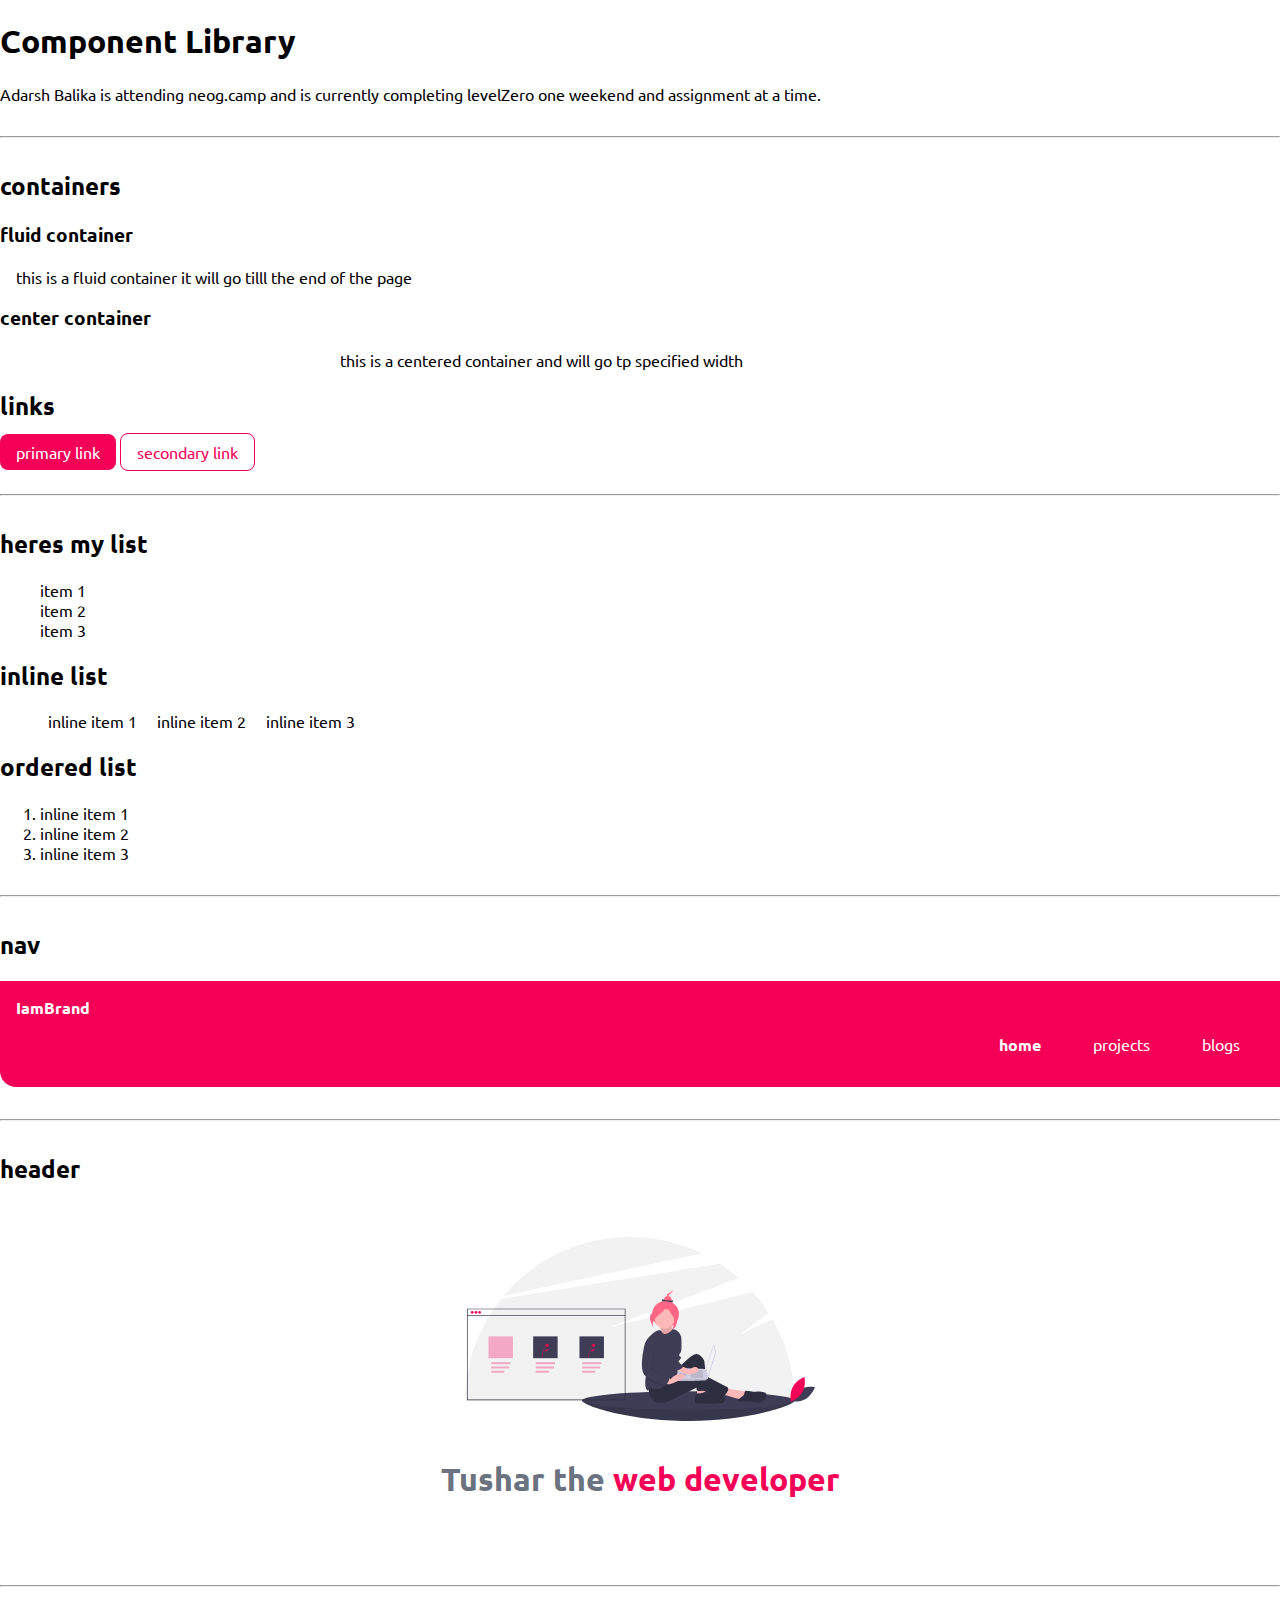
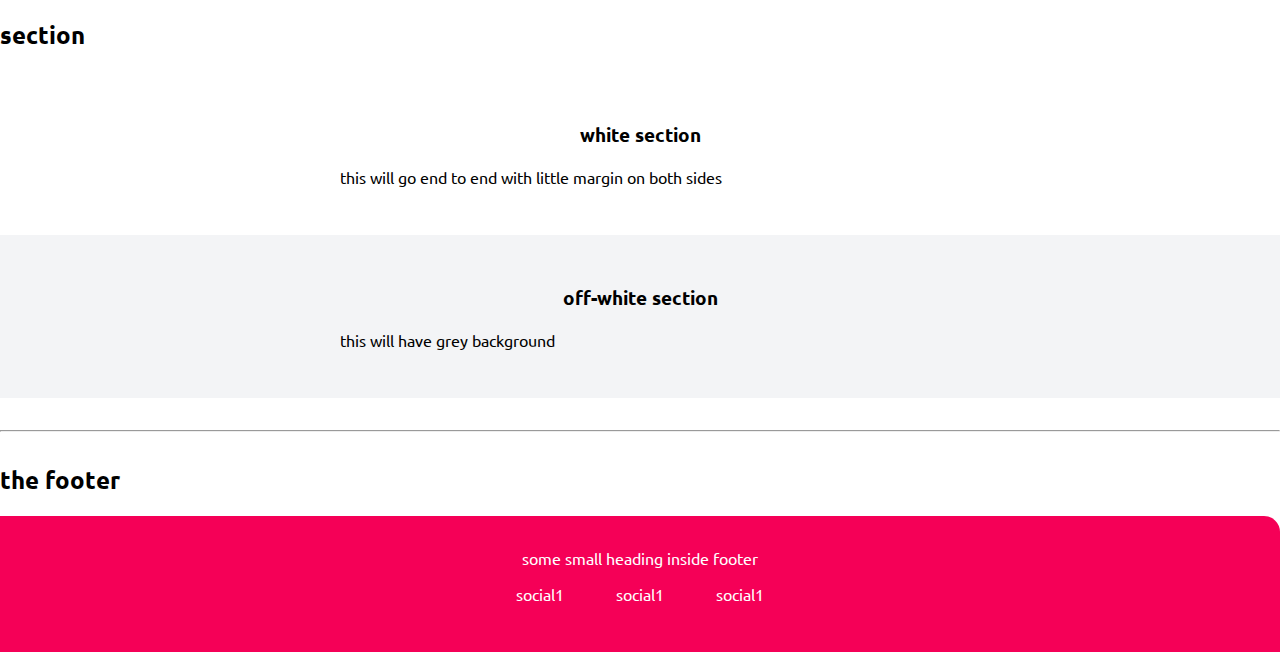
==== index.html @ 755113c4 "added css" ====
<!DOCTYPE html>
<html lang="en">

<head>
    <meta charset="UTF-8">
    <meta name="viewport" content="width=device-width, initial-scale=1.0">
    <title>Component Library</title>
    <link href="styles.css" rel="stylesheet">
</head>

<body>
    <div>
        <h1>Component Library</h1>
        <p>Adarsh Balika is attending neog.camp
            and is currently completing levelZero one weekend
            and assignment at a time.</p>
    </div>

    <hr>

    <h2>containers</h2>
    <h3>fluid container</h3>
    <div class="container">
        this is a fluid container it will go tilll the end of the page </div>

    <h3>center container</h3>
    <div class="container container-center">
        this is a centered container and will go tp specified width</div>


    <h2>links</h2>

    <a class="link link-primary" href="/">primary link</a>
    <a class="link link-secondary" href="/">secondary link</a>

    <hr>

    <div>
        <h2>heres my list</h2>
        <ul class="list-non-bullet">
            <li>item 1</li>
            <li>item 2</li>
            <li>item 3</li>
        </ul>
    </div>

    <div>
        <h2>inline list</h2>
        <ul class="list-non-bullet">
            <li class="list-item-inline">inline item 1</li>
            <li class="list-item-inline">inline item 2</li>
            <li class="list-item-inline">inline item 3</li>
        </ul>
    </div>

    <div>
        <h2>ordered list</h2>
        <ol reversedf>
            <li>inline item 1</li>
            <li>inline item 2</li>
            <li>inline item 3</li>
        </ol>
    </div>

    <hr>

    <h2>nav</h2>
    <nav class="navigation container">
        <div class="nav-brand">IamBrand</div>
        <ul class="list-non-bullet nav-pills">
            <li class="list-item-inline">
                <a class="link link-active" href="/">home</a>
            </li>
            <li class="list-item-inline">
                <a class="link" href="/">projects</a>
            </li>
            <li class="list-item-inline">
                <a class="link" href="/">blogs</a>
            </li>
        </ul>
    </nav>

    <hr>

    <h2>header</h2>

    <header class="hero">
        <img class="hero-image" src="/images/hero-image.svg">
        <h1 class="hero-heading">Tushar the <span class="heading-inverted">web developer</span></h1>
    </header>

    <hr>

    <h2>section</h2>

    <section class="section">
        <div class="container container-center">
            <h3>white section</h3>
        <p>this will go end to end with little margin on both sides</p>
        </div>
    </section>

    <section class="section ow">
        <div class="container container-center">
            <h3>off-white section</h3>
            <p>this will have grey background</p>
        </div>
       
    </section>

    <hr>

    <h2>the footer</h2>
    <footer class="footer">
        <div class="footer-header">some small heading inside footer</div>
        <ul class="social-links list-non-bullet">
            <li class="list-item-inline">
                <a class="link" href="/">social1</a>
            </li>
            <li class="list-item-inline">
                <a class="link" href="/">social1</a>
            </li>
            <li class="list-item-inline">
                <a class="link" href="/">social1</a>
            </li>
            
        </ul>
    </footer>

</body>

</html>
---- styles.css ----
@import url('https://fonts.googleapis.com/css2?family=Ubuntu:wght@400;700&display=swap');

:root {
    --primary-color:#F50057;
    --dark-grey:#6B7280;
    --off-white:#F3F4F6;
}

body {
    font-family: 'Ubuntu', sans-serif;
    margin: 0px;;
}

hr {
    margin: 2rem 0rem;
}

.container {
    padding-left: 1rem;
    padding-right: 1rem;
}

.container-center {
    max-width: 600px;
    margin: auto;
}

.link {
    text-decoration: none;
    padding:0.5rem 1rem;
}

.link-primary {
    background-color: var(--primary-color);
    border-radius: 0.5rem;
    color: white;

}

.link-secondary {
    color: var(--primary-color);
    border-radius: 0.5rem;
    border:1px solid var(--primary-color);

}

.list-non-bullet {
    list-style: none;
}

.list-item-inline {
    display: inline;
    padding:0rem 0.5rem;
}

.navigation {
    background-color: var(--primary-color);
    color: white;
    padding: 1rem;
    border-bottom-left-radius: 1rem;
}

.navigation .nav-brand {
    font-weight: bold;
}

.navigation .link {
    color: white;
}

.navigation .nav-pills {
    text-align: right;
}

.navigation .link-active {
    font-weight: bold;
}

.hero {
    padding:2rem;
}

.hero .hero-image {
    margin: auto;
    max-width: 350px;
    display: block;
}

.hero .hero-heading {
    padding-top: 1rem;
    color: var(--dark-grey);
    text-align: center;
}

.hero .hero-heading .heading-inverted {
    color: var(--primary-color);
}

.section {
    padding:2rem;
}

.section h3 {
    text-align: center;
}

.ow {
    background-color: var(--off-white);
}

.footer {
    background-color: var(--primary-color);
    padding: 2rem 1rem;
    text-align: center;
    color: white;
    border-top-right-radius: 1rem;
}

.footer .link {
    color: white;
}

.footer ul {
    padding-inline-start:0px;
}
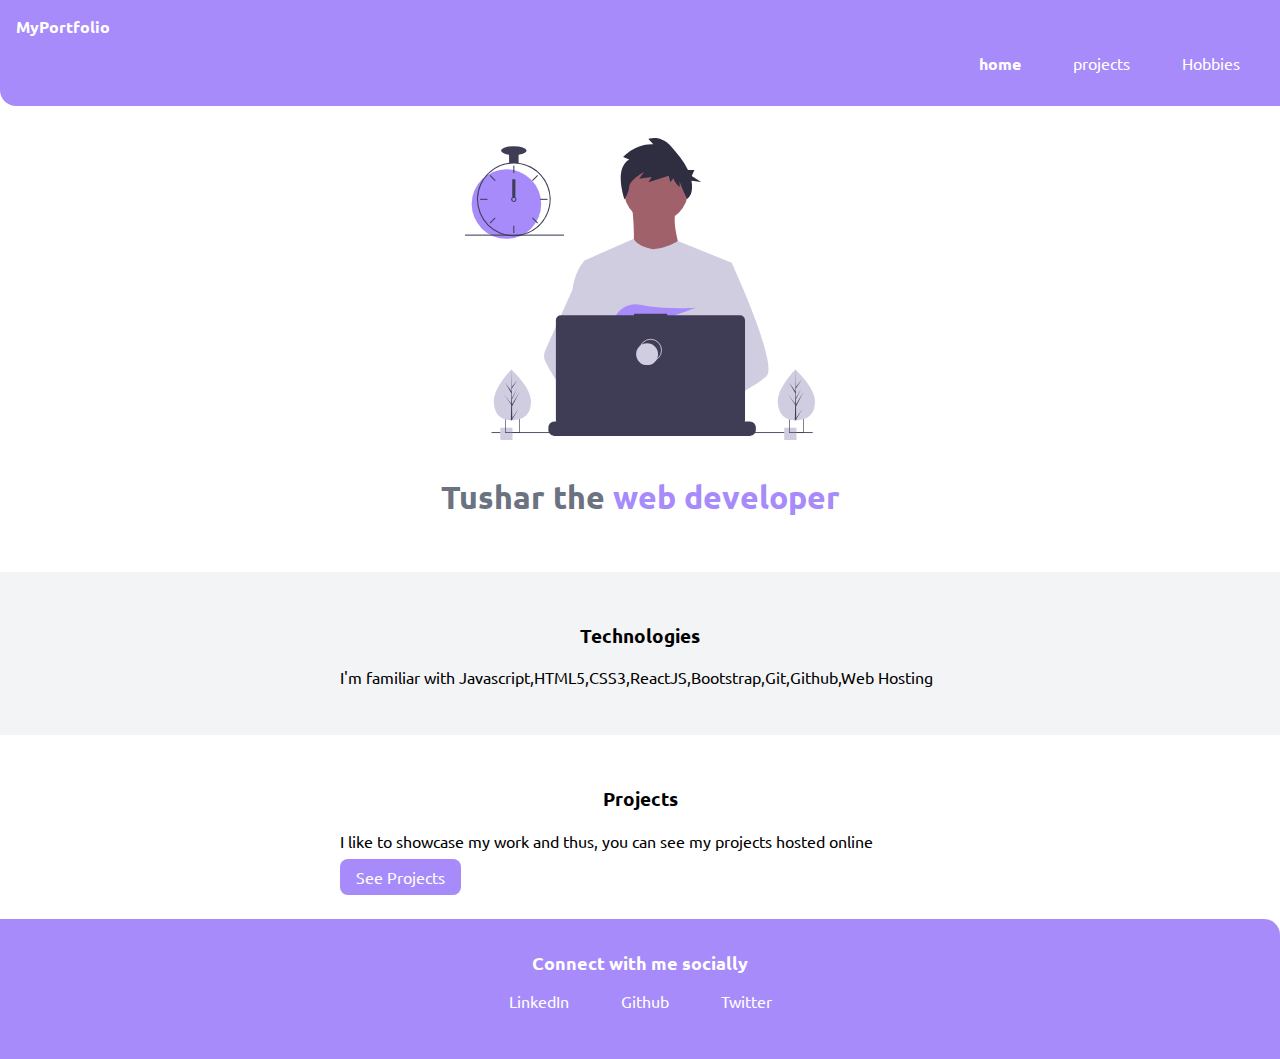
==== commit afec3be8: "feat:added other pages" ====
--- a/index.html
+++ b/index.html
@@ -1,132 +1,65 @@
 <!DOCTYPE html>
 <html lang="en">
-
 <head>
     <meta charset="UTF-8">
     <meta name="viewport" content="width=device-width, initial-scale=1.0">
-    <title>Component Library</title>
-    <link href="styles.css" rel="stylesheet">
+    <title>Home | Tushar</title>
+    <link href="/styles.css" rel="stylesheet">
 </head>
+<body>
 
-<body>
-    <div>
-        <h1>Component Library</h1>
-        <p>Adarsh Balika is attending neog.camp
-            and is currently completing levelZero one weekend
-            and assignment at a time.</p>
-    </div>
-
-    <hr>
-
-    <h2>containers</h2>
-    <h3>fluid container</h3>
-    <div class="container">
-        this is a fluid container it will go tilll the end of the page </div>
-
-    <h3>center container</h3>
-    <div class="container container-center">
-        this is a centered container and will go tp specified width</div>
-
-
-    <h2>links</h2>
-
-    <a class="link link-primary" href="/">primary link</a>
-    <a class="link link-secondary" href="/">secondary link</a>
-
-    <hr>
-
-    <div>
-        <h2>heres my list</h2>
-        <ul class="list-non-bullet">
-            <li>item 1</li>
-            <li>item 2</li>
-            <li>item 3</li>
-        </ul>
-    </div>
-
-    <div>
-        <h2>inline list</h2>
-        <ul class="list-non-bullet">
-            <li class="list-item-inline">inline item 1</li>
-            <li class="list-item-inline">inline item 2</li>
-            <li class="list-item-inline">inline item 3</li>
-        </ul>
-    </div>
-
-    <div>
-        <h2>ordered list</h2>
-        <ol reversedf>
-            <li>inline item 1</li>
-            <li>inline item 2</li>
-            <li>inline item 3</li>
-        </ol>
-    </div>
-
-    <hr>
-
-    <h2>nav</h2>
     <nav class="navigation container">
-        <div class="nav-brand">IamBrand</div>
+        <div class="nav-brand">MyPortfolio</div>
         <ul class="list-non-bullet nav-pills">
             <li class="list-item-inline">
                 <a class="link link-active" href="/">home</a>
             </li>
             <li class="list-item-inline">
-                <a class="link" href="/">projects</a>
+                <a class="link" href="/projects.html">projects</a>
             </li>
             <li class="list-item-inline">
-                <a class="link" href="/">blogs</a>
+                <a class="link" href="/hobbies.html">Hobbies</a>
             </li>
         </ul>
     </nav>
-
-    <hr>
-
-    <h2>header</h2>
 
     <header class="hero">
         <img class="hero-image" src="/images/hero-image.svg">
         <h1 class="hero-heading">Tushar the <span class="heading-inverted">web developer</span></h1>
     </header>
 
-    <hr>
-
-    <h2>section</h2>
+    <section class="section ow">
+        <div class="container container-center">
+            <h3>Technologies</h3>
+            <p>I'm familiar with Javascript,HTML5,CSS3,ReactJS,Bootstrap,Git,Github,Web Hosting</p>
+        </div>
+    </section>
 
     <section class="section">
         <div class="container container-center">
-            <h3>white section</h3>
-        <p>this will go end to end with little margin on both sides</p>
+            <h3>Projects</h3>
+        <p>I like to showcase my work and thus, you can see my projects hosted online </p>
+        <a href="/projects.html" class="link link-primary">See Projects</a>
         </div>
     </section>
 
-    <section class="section ow">
-        <div class="container container-center">
-            <h3>off-white section</h3>
-            <p>this will have grey background</p>
-        </div>
-       
-    </section>
-
-    <hr>
-
-    <h2>the footer</h2>
     <footer class="footer">
-        <div class="footer-header">some small heading inside footer</div>
+        <div class="footer-header">Connect with me socially</div>
         <ul class="social-links list-non-bullet">
             <li class="list-item-inline">
-                <a class="link" href="/">social1</a>
+                <a class="link" href="http://www.linkedin.com/in/tushar-dahiya">LinkedIn</a>
             </li>
             <li class="list-item-inline">
-                <a class="link" href="/">social1</a>
+                <a class="link" href="http://github.com/tushardahiya">Github</a>
             </li>
             <li class="list-item-inline">
-                <a class="link" href="/">social1</a>
+                <a class="link" href="https://twitter.com/nothingcoolleft">Twitter</a>
             </li>
             
         </ul>
     </footer>
 
+
+    
 </body>
-
 </html>--- a/styles.css
+++ b/styles.css
@@ -1,7 +1,7 @@
 @import url('https://fonts.googleapis.com/css2?family=Ubuntu:wght@400;700&display=swap');
 
 :root {
-    --primary-color:#F50057;
+    --primary-color:#A78BFA;
     --dark-grey:#6B7280;
     --off-white:#F3F4F6;
 }
@@ -26,8 +26,11 @@
 }
 
 .link {
+    box-sizing: border-box;
     text-decoration: none;
     padding:0.5rem 1rem;
+    margin-top: 5rem;
+    margin-bottom: 1rem;
 }
 
 .link-primary {
@@ -116,6 +119,11 @@
     border-top-right-radius: 1rem;
 }
 
+.footer .footer-header {
+    font-weight: bold;;
+    font-size: large;
+}
+
 .footer .link {
     color: white;
 }
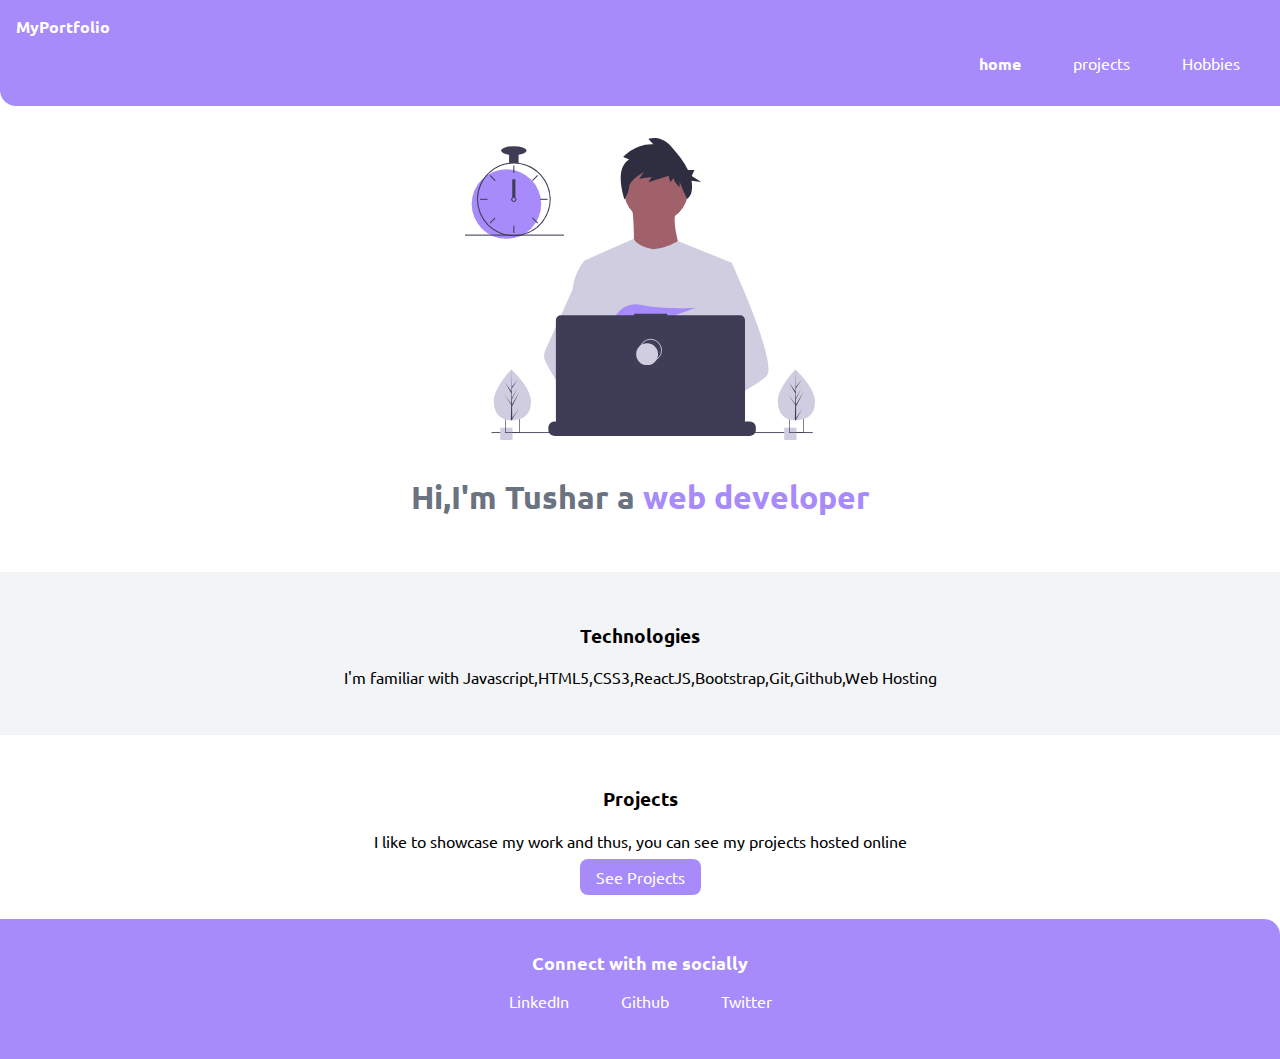
==== commit f198a965: "added more information" ====
--- a/index.html
+++ b/index.html
@@ -25,7 +25,7 @@
 
     <header class="hero">
         <img class="hero-image" src="/images/hero-image.svg">
-        <h1 class="hero-heading">Tushar the <span class="heading-inverted">web developer</span></h1>
+        <h1 class="hero-heading">Hi,I'm Tushar a <span class="heading-inverted">web developer</span></h1>
     </header>
 
     <section class="section ow">
--- a/styles.css
+++ b/styles.css
@@ -21,8 +21,9 @@
 }
 
 .container-center {
-    max-width: 600px;
+    max-width: 700px;
     margin: auto;
+    text-align: center;
 }
 
 .link {
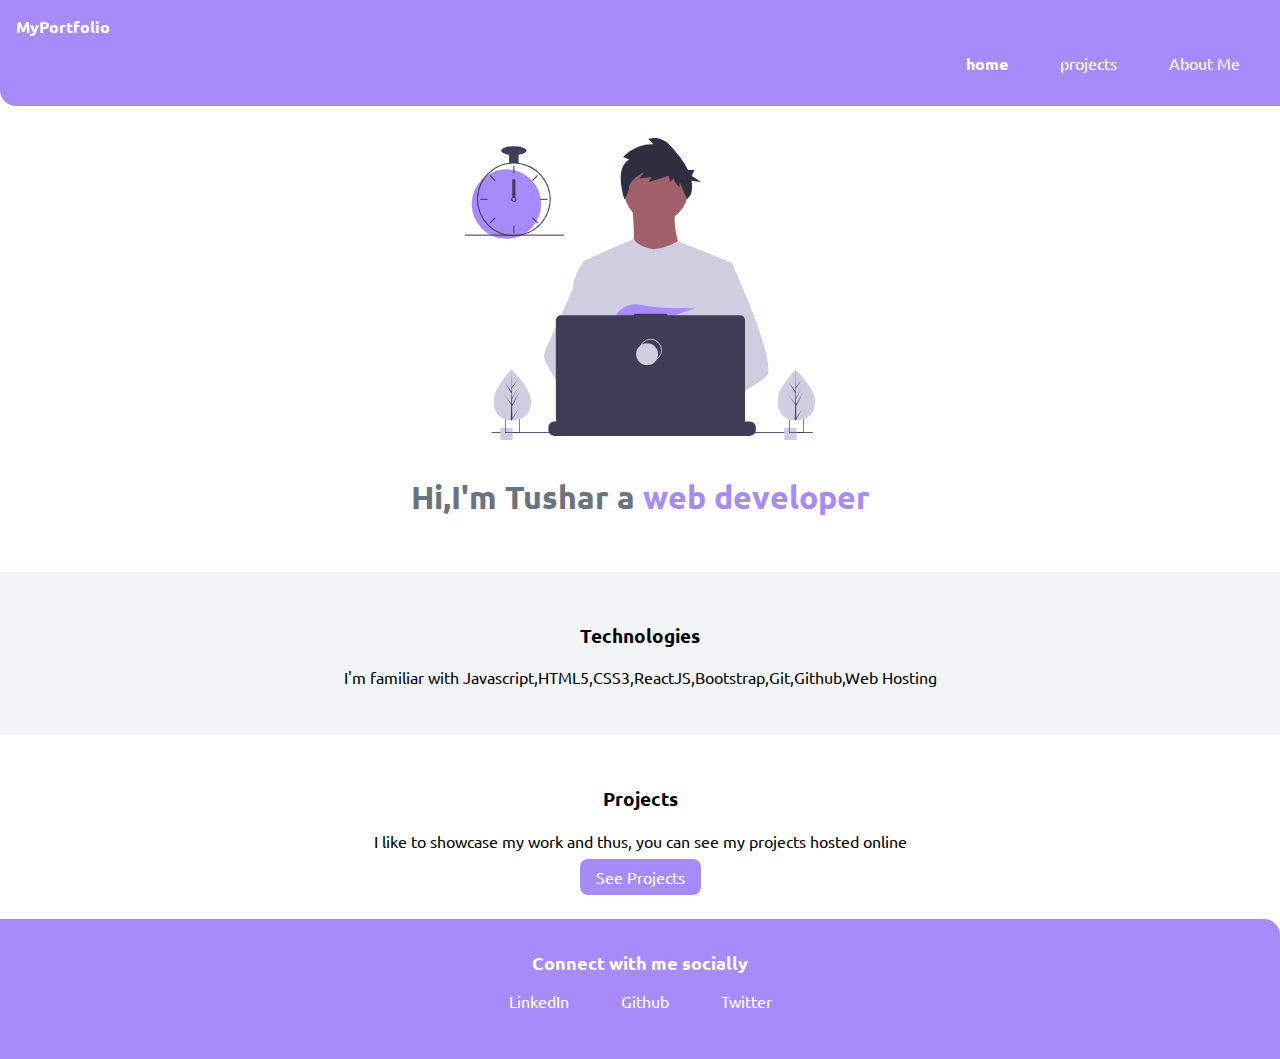
==== commit 49cdca81: "feat:worked on project and aboutme page" ====
--- a/index.html
+++ b/index.html
@@ -18,7 +18,7 @@
                 <a class="link" href="/projects.html">projects</a>
             </li>
             <li class="list-item-inline">
-                <a class="link" href="/hobbies.html">Hobbies</a>
+                <a class="link" href="/aboutme.html">About Me</a>
             </li>
         </ul>
     </nav>
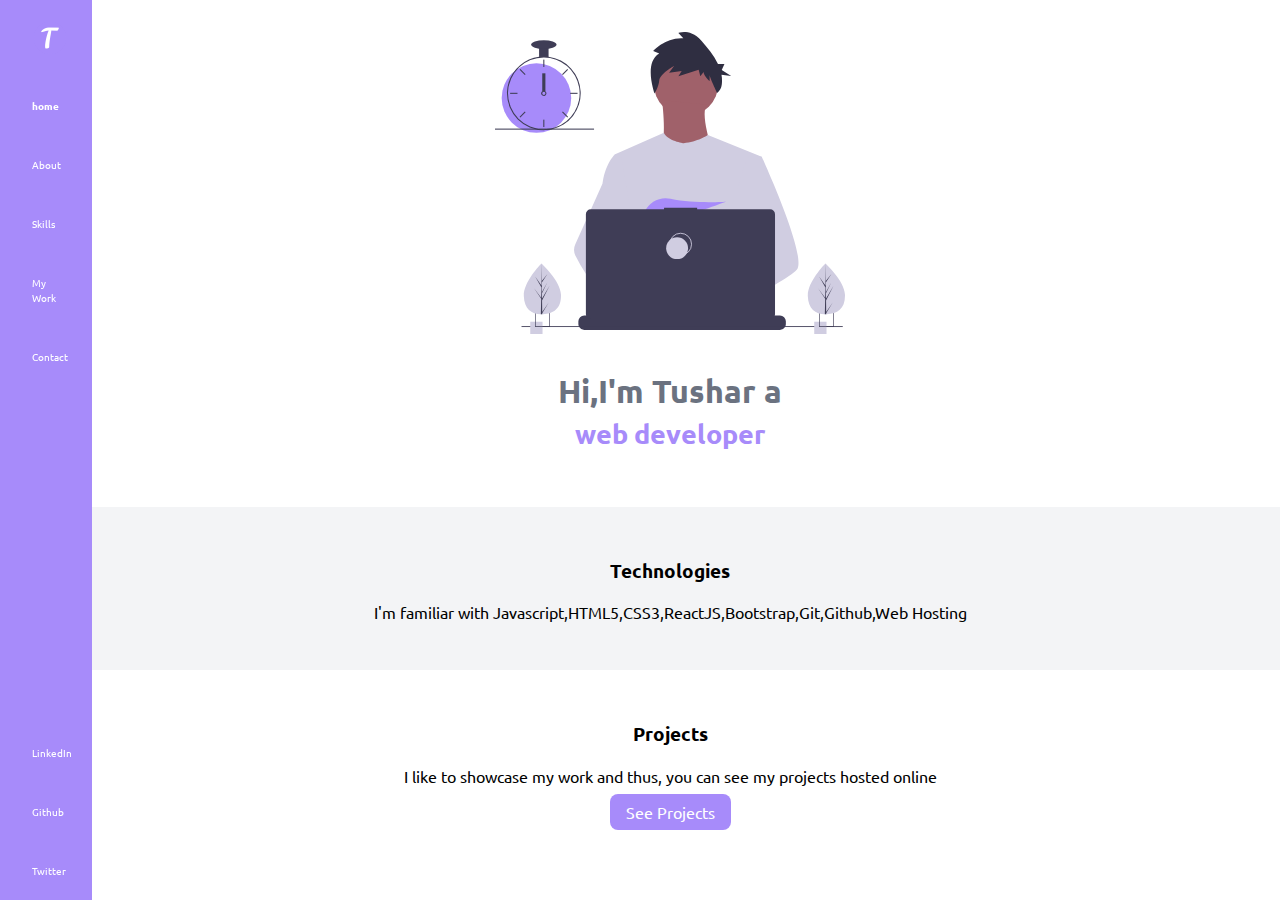
==== commit be7f17e2: "feat:added info to blank pages" ====
--- a/index.html
+++ b/index.html
@@ -1,65 +1,69 @@
 <!DOCTYPE html>
 <html lang="en">
+
 <head>
     <meta charset="UTF-8">
     <meta name="viewport" content="width=device-width, initial-scale=1.0">
+    <link rel="apple-touch-icon" sizes="180x180" href="/images/favicon/apple-touch-icon.png">
+    <link rel="icon" type="image/png" sizes="32x32" href="/images/favicon/favicon-32x32.png">
+    <link rel="icon" type="image/png" sizes="16x16" href="/images/favicon/favicon-16x16.png">
+    <link rel="manifest" href="/site.webmanifest">
     <title>Home | Tushar</title>
     <link href="/styles.css" rel="stylesheet">
 </head>
+
 <body>
+    <div id="page">
+        <div class="navigation container sidenav">
+            <a href="/index.html">
+                <img class="sidenav-icon" src="/images/favicon/favicon-32x32.png">
+            </a>
+            <a class="link link-active" href="/">home</a>
+            <a class="link" href="/aboutme.html">About</a>
+            <a class="link" href="/skills.html">Skills</a>
+            <a class="link" href="/projects.html">My Work</a>
+            <a class="link" href="/contact.html">Contact</a>
+            <ul class="align-bottom list-non-bullet">
+                <li>
+                    <a class="link" href="http://www.linkedin.com/in/tushar-dahiya">LinkedIn</a>
+                </li>
+                <li>
+                    <a class="link" href="http://github.com/tushardahiya">Github</a>
+                </li>
+                <li>
+                    <a class="link" href="https://twitter.com/nothingcoolleft">Twitter</a>
+                </li>
+            </ul>
+        </div>
 
-    <nav class="navigation container">
-        <div class="nav-brand">MyPortfolio</div>
-        <ul class="list-non-bullet nav-pills">
-            <li class="list-item-inline">
-                <a class="link link-active" href="/">home</a>
-            </li>
-            <li class="list-item-inline">
-                <a class="link" href="/projects.html">projects</a>
-            </li>
-            <li class="list-item-inline">
-                <a class="link" href="/aboutme.html">About Me</a>
-            </li>
-        </ul>
-    </nav>
+        <header class="hero">
+            <img class="hero-image" src="/images/hero-image.svg">
+            <h1 class="hero-heading">Hi,I'm Tushar a <BR>
+                <small>
+                    <span class="hero-heading heading-inverted">web developer</span>
+                </small>
+            </h1>
+        </header>
 
-    <header class="hero">
-        <img class="hero-image" src="/images/hero-image.svg">
-        <h1 class="hero-heading">Hi,I'm Tushar a <span class="heading-inverted">web developer</span></h1>
-    </header>
+        <section class="section ow">
+            <div class="container container-center">
+                <h3>Technologies</h3>
+                <p>I'm familiar with Javascript,HTML5,CSS3,ReactJS,Bootstrap,Git,Github,Web Hosting</p>
+            </div>
+        </section>
 
-    <section class="section ow">
-        <div class="container container-center">
-            <h3>Technologies</h3>
-            <p>I'm familiar with Javascript,HTML5,CSS3,ReactJS,Bootstrap,Git,Github,Web Hosting</p>
-        </div>
-    </section>
+        <section class="section">
+            <div class="container container-center">
+                <h3>Projects</h3>
+                <p>I like to showcase my work and thus, you can see my projects hosted online </p>
+                <a href="/projects.html" class="link link-primary">See Projects</a>
+            </div>
+        </section>
 
-    <section class="section">
-        <div class="container container-center">
-            <h3>Projects</h3>
-        <p>I like to showcase my work and thus, you can see my projects hosted online </p>
-        <a href="/projects.html" class="link link-primary">See Projects</a>
-        </div>
-    </section>
-
-    <footer class="footer">
-        <div class="footer-header">Connect with me socially</div>
-        <ul class="social-links list-non-bullet">
-            <li class="list-item-inline">
-                <a class="link" href="http://www.linkedin.com/in/tushar-dahiya">LinkedIn</a>
-            </li>
-            <li class="list-item-inline">
-                <a class="link" href="http://github.com/tushardahiya">Github</a>
-            </li>
-            <li class="list-item-inline">
-                <a class="link" href="https://twitter.com/nothingcoolleft">Twitter</a>
-            </li>
-            
-        </ul>
-    </footer>
+    </div>
 
 
-    
+
 </body>
+
 </html>--- a/styles.css
+++ b/styles.css
@@ -1,14 +1,22 @@
 @import url('https://fonts.googleapis.com/css2?family=Ubuntu:wght@400;700&display=swap');
 
 :root {
-    --primary-color:#A78BFA;
-    --dark-grey:#6B7280;
-    --off-white:#F3F4F6;
+    --primary-color: #A78BFA;
+    --dark-grey: #6B7280;
+    --off-white: #F3F4F6;
 }
+
+#page {
+    height: 100%;
+    padding-left:60px ;
+}
+
+
 
 body {
     font-family: 'Ubuntu', sans-serif;
-    margin: 0px;;
+    margin: 0px;
+    ;
 }
 
 hr {
@@ -29,10 +37,12 @@
 .link {
     box-sizing: border-box;
     text-decoration: none;
-    padding:0.5rem 1rem;
-    margin-top: 5rem;
-    margin-bottom: 1rem;
+    padding: 0.5rem 1rem;
+    margin-top: 2rem;
+    margin-bottom: 2rem;
 }
+
+
 
 .link-primary {
     background-color: var(--primary-color);
@@ -44,8 +54,7 @@
 .link-secondary {
     color: var(--primary-color);
     border-radius: 0.5rem;
-    border:1px solid var(--primary-color);
-
+    border: 1px solid var(--primary-color);
 }
 
 .list-non-bullet {
@@ -54,8 +63,40 @@
 
 .list-item-inline {
     display: inline;
-    padding:0rem 0.5rem;
+    padding: 0rem 0.5rem;
 }
+
+.sidenav {
+    height:100% ;
+    width: 60px;
+    position: fixed;
+    z-index: 1;
+    top: 0;
+    left: 0;
+    overflow-x: hidden;
+    padding-top: 20px;
+}
+
+.sidenav-icon {
+    display: block;
+    margin-left: auto;
+    margin-right: auto;
+}
+
+.align-bottom {
+    position: absolute;
+    bottom:0;
+    padding-left:0px;
+}
+
+.sidenav a {
+    padding:6px 8px 6px 16px;
+    text-decoration: none;
+    font-size: 10px;
+    color: white;
+    display: block;
+}
+
 
 .navigation {
     background-color: var(--primary-color);
@@ -81,7 +122,7 @@
 }
 
 .hero {
-    padding:2rem;
+    padding: 2rem;
 }
 
 .hero .hero-image {
@@ -101,7 +142,7 @@
 }
 
 .section {
-    padding:2rem;
+    padding: 2rem;
 }
 
 .section h3 {
@@ -121,7 +162,8 @@
 }
 
 .footer .footer-header {
-    font-weight: bold;;
+    font-weight: bold;
+    ;
     font-size: large;
 }
 
@@ -130,5 +172,5 @@
 }
 
 .footer ul {
-    padding-inline-start:0px;
+    padding-inline-start: 0px;
 }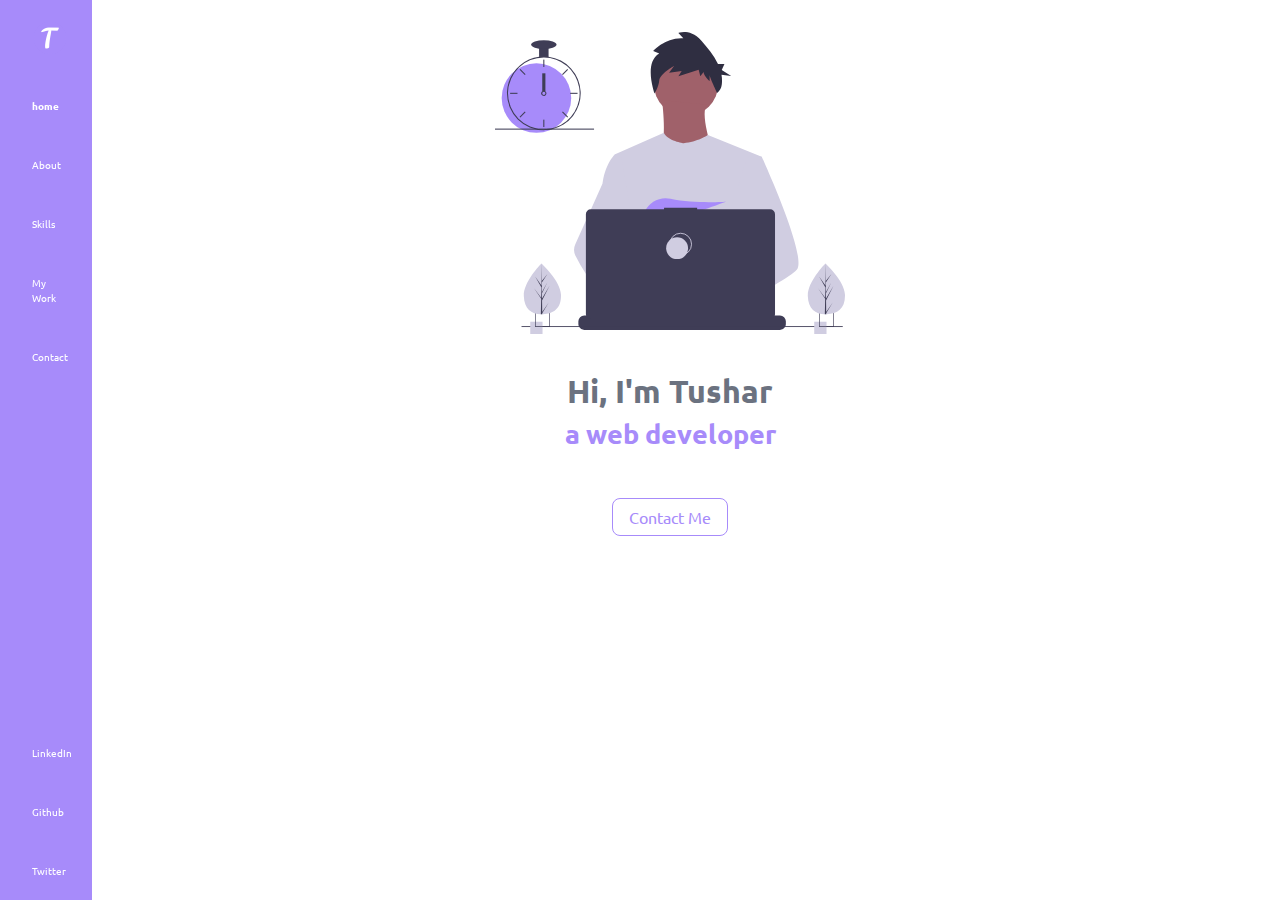
==== commit e70d7753: "updated index.html" ====
--- a/index.html
+++ b/index.html
@@ -38,27 +38,16 @@
 
         <header class="hero">
             <img class="hero-image" src="/images/hero-image.svg">
-            <h1 class="hero-heading">Hi,I'm Tushar a <BR>
+            <h1 class="hero-heading">Hi, I'm Tushar <br>
                 <small>
-                    <span class="hero-heading heading-inverted">web developer</span>
+                    <span class="hero-heading heading-inverted">a web developer</span>
                 </small>
             </h1>
         </header>
 
-        <section class="section ow">
-            <div class="container container-center">
-                <h3>Technologies</h3>
-                <p>I'm familiar with Javascript,HTML5,CSS3,ReactJS,Bootstrap,Git,Github,Web Hosting</p>
-            </div>
-        </section>
-
-        <section class="section">
-            <div class="container container-center">
-                <h3>Projects</h3>
-                <p>I like to showcase my work and thus, you can see my projects hosted online </p>
-                <a href="/projects.html" class="link link-primary">See Projects</a>
-            </div>
-        </section>
+        <div class="container container-center">
+            <a class="link link-secondary" href="/contact.html">Contact Me</a>
+        </div>
 
     </div>
 
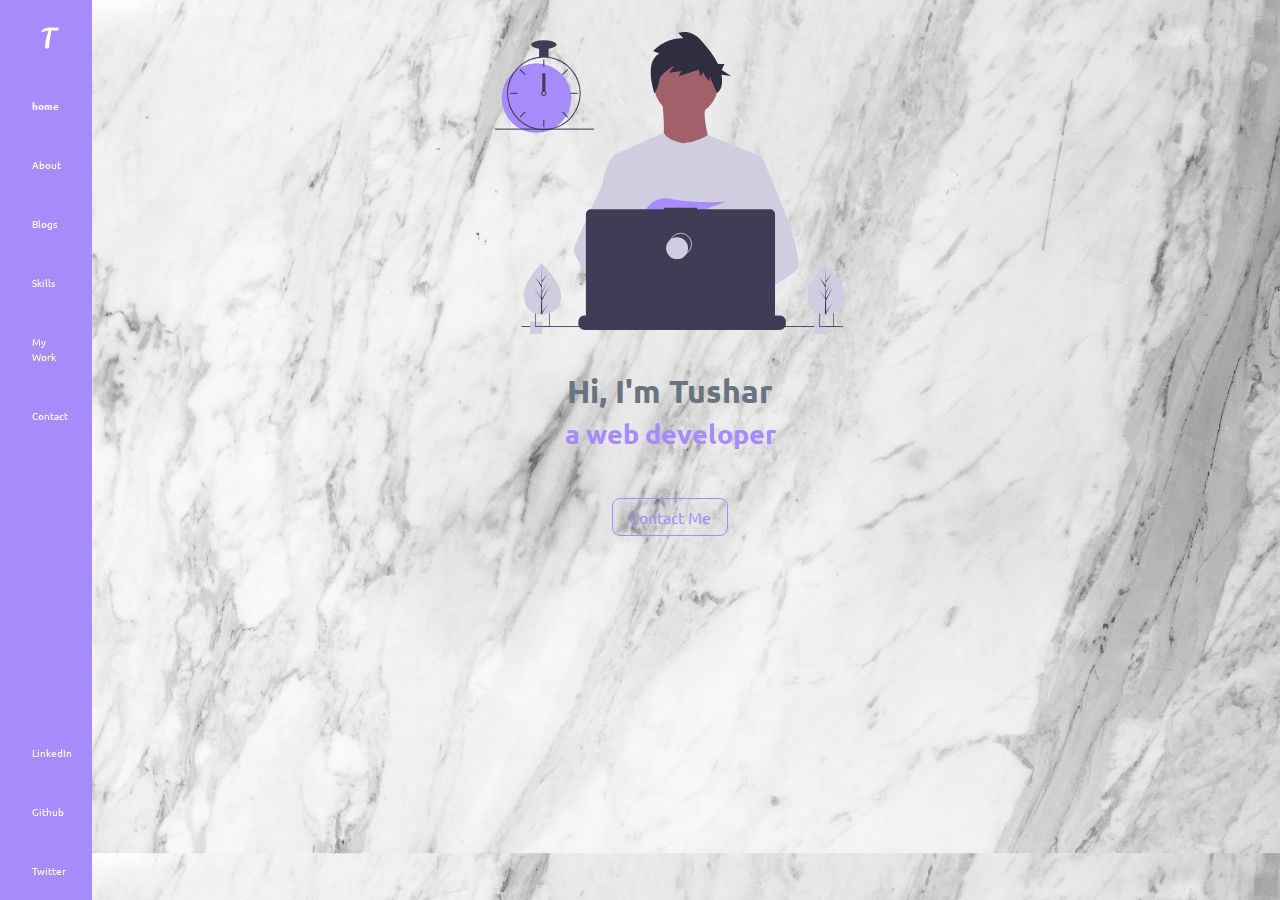
==== commit 4d95214f: "added blogs section" ====
--- a/index.html
+++ b/index.html
@@ -20,6 +20,7 @@
             </a>
             <a class="link link-active" href="/">home</a>
             <a class="link" href="/aboutme.html">About</a>
+            <a class="link" href="/blogs.html">Blogs</a>
             <a class="link" href="/skills.html">Skills</a>
             <a class="link" href="/projects.html">My Work</a>
             <a class="link" href="/contact.html">Contact</a>
--- a/styles.css
+++ b/styles.css
@@ -1,4 +1,5 @@
 @import url('https://fonts.googleapis.com/css2?family=Ubuntu:wght@400;700&display=swap');
+
 
 :root {
     --primary-color: #A78BFA;
@@ -16,8 +17,11 @@
 body {
     font-family: 'Ubuntu', sans-serif;
     margin: 0px;
-    ;
+    background-image: url("/images/unsplash-background.jpg");
+ background-color: #cccccc;
+ background-size: cover;
 }
+
 
 hr {
     margin: 2rem 0rem;
@@ -143,6 +147,7 @@
 
 .section {
     padding: 2rem;
+    border-radius: 2rem;
 }
 
 .section h3 {
@@ -173,4 +178,8 @@
 
 .footer ul {
     padding-inline-start: 0px;
+}
+
+.no-bullets {
+    list-style-type: none;
 }